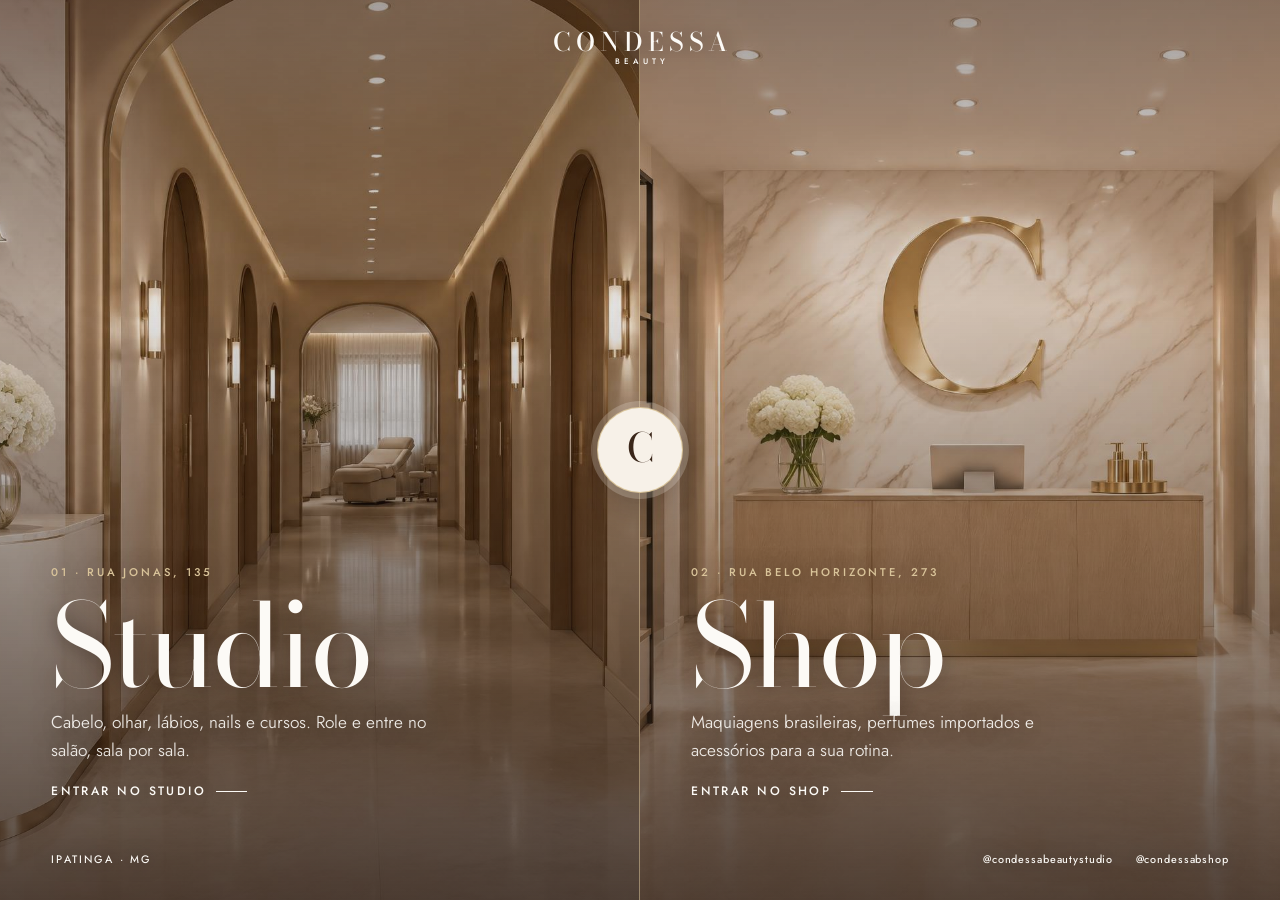
==== site/index.html @ 714a0922 "Site Condessa Beauty: home com abertura, Studio e Shop - Home: abertura com o nome desenhado e porta" ====
<!doctype html>
<html lang="pt-BR">
<head>
  <meta charset="utf-8">
  <meta name="viewport" content="width=device-width, initial-scale=1, viewport-fit=cover">
  <title>Condessa Beauty — Studio &amp; Shop em Ipatinga</title>
  <meta name="description" content="Condessa Beauty: escolha entre o Studio (cabelo, sobrancelhas, lábios, nails e cursos) e o Shop (maquiagens, perfumes e acessórios), em Ipatinga.">
  <meta name="theme-color" content="#f7f1e8">
  <!-- Prévia: fora dos buscadores enquanto preços e textos não forem confirmados. Remova esta linha no lançamento. -->
  <meta name="robots" content="noindex, nofollow">
  <!-- Decide a abertura antes da 1ª pintura: uma vez por sessão, nunca com âncora, aba oculta, movimento reduzido ou ?fx=0. ?intro=1 força. -->
  <script>(function(){var d=document.documentElement;try{var q=new URLSearchParams(location.search);if(q.get("fx")==="0"||matchMedia("(prefers-reduced-motion: reduce)").matches){d.classList.add("no-fx");return}d.classList.add("fx");if(q.get("intro")!=="1"&&(sessionStorage.getItem("condessa-intro")||location.hash||document.hidden))return;d.classList.add("intro-active","intro-trava")}catch(e){}})();</script>
  <link rel="preconnect" href="https://fonts.googleapis.com">
  <link rel="preconnect" href="https://fonts.gstatic.com" crossorigin>
  <link href="https://fonts.googleapis.com/css2?family=Bodoni+Moda:ital,opsz,wght@0,6..96,400..600;1,6..96,400..500&family=Jost:wght@300..600&display=swap" rel="stylesheet">
  <link rel="stylesheet" href="assets/css/base.css?v=5">
  <link rel="stylesheet" href="assets/css/home.css?v=5">
</head>
<body class="home">

  <!-- Abertura: letras desenhadas → assinatura → portas que se abrem para a escolha -->
  <div class="intro" id="intro" aria-hidden="true">
    <div class="intro__porta intro__porta--a"></div>
    <div class="intro__porta intro__porta--b"></div>
    <div class="intro__fresta"></div>
    <div class="intro__marca">
      <svg class="intro__svg" viewBox="0 0 800 260" role="presentation" focusable="false">
        <text class="intro__nome" x="407" y="138" text-anchor="middle"><tspan class="intro__l" style="--i:0">C</tspan><tspan class="intro__l" style="--i:1">O</tspan><tspan class="intro__l" style="--i:2">N</tspan><tspan class="intro__l" style="--i:3">D</tspan><tspan class="intro__l" style="--i:4">E</tspan><tspan class="intro__l" style="--i:5">S</tspan><tspan class="intro__l" style="--i:6">S</tspan><tspan class="intro__l" style="--i:7">A</tspan></text>
        <line class="intro__fio" x1="330" y1="172" x2="470" y2="172" pathLength="1"></line>
        <text class="intro__sub" x="412" y="214" text-anchor="middle">BEAUTY</text>
      </svg>
    </div>
  </div>

  <header class="home-topo">
    <span class="marca" aria-hidden="true">
      <span class="marca__nome">CONDESSA</span>
      <span class="marca__sub">BEAUTY</span>
    </span>
  </header>

  <main class="escolha" id="escolha">
    <h1 class="so-leitor">Condessa Beauty — escolha entre o Studio e o Shop</h1>

    <a class="porta porta--studio" href="studio.html" data-porta>
      <span class="porta__img"><img src="assets/img/cena-recepcao.jpg" alt="" width="2688" height="1520" fetchpriority="high"></span>
      <span class="porta__veu"></span>
      <span class="porta__txt">
        <span class="porta__rot">01 · Rua Jonas, 135</span>
        <span class="porta__titulo">Studio</span>
        <span class="porta__desc">Cabelo, olhar, lábios, nails e cursos. Role e entre no salão, sala por sala.</span>
        <span class="porta__cta">Entrar no Studio</span>
      </span>
    </a>

    <a class="porta porta--shop" href="shop.html" data-porta>
      <span class="porta__img"><img src="assets/img/cena-shop.jpg" alt="" width="2688" height="1520"></span>
      <span class="porta__veu"></span>
      <span class="porta__txt">
        <span class="porta__rot">02 · Rua Belo Horizonte, 273</span>
        <span class="porta__titulo">Shop</span>
        <span class="porta__desc">Maquiagens brasileiras, perfumes importados e acessórios para a sua rotina.</span>
        <span class="porta__cta">Entrar no Shop</span>
      </span>
    </a>

    <span class="selo" aria-hidden="true"><span>C</span></span>
  </main>

  <footer class="home-rodape">
    <span>Ipatinga · MG</span>
    <span class="home-rodape__links">
      <a href="https://www.instagram.com/condessabeautystudio/" target="_blank" rel="noopener">@condessabeautystudio</a>
      <a href="https://www.instagram.com/condessabshop/" target="_blank" rel="noopener">@condessabshop</a>
    </span>
  </footer>

  <script src="assets/js/transicao.js?v=5" defer></script>
  <script src="assets/js/home.js?v=5" defer></script>
</body>
</html>
---- site/assets/css/base.css ----
/* Condessa Beauty — base compartilhada (tokens, tipografia, cabeçalho, botões, rodapé) */

:root {
  --creme: #f7f1e8;
  --marfim: #fcfaf6;
  --areia: #eadfd0;
  --taupe: #b7a48e;
  --moca: #6b4a38;
  --cafe: #3a2619;
  --tinta: #2a1c14;
  --ouro: #b4935a;
  --ouro-claro: #d9c49a;

  --serif: "Bodoni Moda", "Didot", "Bodoni MT", "Playfair Display", Georgia, serif;
  --sans: "Jost", "Avenir Next", "Segoe UI", system-ui, -apple-system, sans-serif;

  --gut: clamp(1.1rem, 4vw, 3.5rem);
  --raio: 18px;
  --topo: 68px;

  --ease: cubic-bezier(0.22, 0.8, 0.2, 1);
  --mola: cubic-bezier(0.34, 1.56, 0.64, 1);
  --sombra: 0 18px 50px -24px rgba(58, 38, 25, 0.45);
}

*,
*::before,
*::after {
  box-sizing: border-box;
}

html {
  -webkit-text-size-adjust: 100%;
  text-size-adjust: 100%;
  scroll-behavior: smooth;
  scroll-padding-top: calc(var(--topo) + 12px);
}

html.no-fx {
  scroll-behavior: auto;
}

/* ---------- Transição entre páginas (fade) ---------- */
/* A cor do html é o que aparece enquanto o body está transparente. */
html {
  background: var(--creme);
}

html.fx body {
  animation: pagina-entra 0.6s ease backwards;
}

/* na home, a abertura já faz a entrada */
html.fx.intro-active body {
  animation: none;
}

@keyframes pagina-entra {
  from {
    opacity: 0;
  }
}

html.pagina-saindo body {
  opacity: 0;
  transition: opacity 0.34s ease;
}

body {
  margin: 0;
  background: var(--creme);
  color: var(--tinta);
  font-family: var(--sans);
  font-size: clamp(1rem, 0.95rem + 0.2vw, 1.0625rem);
  font-weight: 350;
  line-height: 1.6;
  -webkit-font-smoothing: antialiased;
  overflow-x: clip;
}

img,
picture,
svg {
  display: block;
  max-width: 100%;
}

img {
  height: auto;
}

h1,
h2,
h3,
p,
ul,
ol,
figure {
  margin: 0;
}

ul,
ol {
  padding: 0;
  list-style: none;
}

a {
  color: inherit;
  text-decoration: none;
}

button,
input,
select {
  font: inherit;
  color: inherit;
}

button {
  cursor: pointer;
  border: 0;
  background: none;
  padding: 0;
}

:focus-visible {
  outline: 2px solid var(--ouro);
  outline-offset: 3px;
  border-radius: 4px;
}

.so-leitor {
  position: absolute;
  width: 1px;
  height: 1px;
  overflow: hidden;
  clip-path: inset(50%);
  white-space: nowrap;
}

.pular {
  position: fixed;
  left: 12px;
  top: -80px;
  z-index: 200;
  padding: 0.7rem 1rem;
  background: var(--cafe);
  color: var(--marfim);
  border-radius: 10px;
}

.pular:focus {
  top: 12px;
}

/* ---------- Tipografia ---------- */

.titulo {
  font-family: var(--serif);
  font-weight: 400;
  line-height: 1.02;
  letter-spacing: -0.01em;
  text-wrap: balance;
}

.titulo em {
  font-style: italic;
  font-weight: 400;
  color: var(--moca);
}

.sobre {
  font-size: 0.72rem;
  font-weight: 500;
  letter-spacing: 0.28em;
  text-transform: uppercase;
  color: var(--moca);
}

/* ---------- Marca ---------- */

.marca {
  display: inline-flex;
  flex-direction: column;
  align-items: center;
  gap: 0.18em;
  line-height: 1;
  color: inherit;
}

.marca__nome {
  font-family: var(--serif);
  font-size: 1.28rem;
  font-weight: 500;
  letter-spacing: 0.2em;
  margin-right: -0.2em;
}

.marca__sub {
  font-size: 0.5rem;
  font-weight: 500;
  letter-spacing: 0.52em;
  margin-right: -0.52em;
  text-transform: uppercase;
}

/* ---------- Botões e links ---------- */

.botao {
  display: inline-flex;
  align-items: center;
  justify-content: center;
  gap: 0.6em;
  min-height: 48px;
  padding: 0.75rem 1.5rem;
  border-radius: 999px;
  background: var(--cafe);
  color: var(--marfim);
  font-size: 0.82rem;
  font-weight: 500;
  letter-spacing: 0.14em;
  text-transform: uppercase;
  transition: background-color 0.3s, color 0.3s, transform 0.3s var(--ease), box-shadow 0.3s;
}

.botao:hover {
  background: var(--moca);
  transform: translateY(-2px);
  box-shadow: var(--sombra);
}

.botao:active {
  transform: translateY(0) scale(0.98);
}

.botao--claro {
  background: var(--marfim);
  color: var(--cafe);
}

.botao--claro:hover {
  background: #fff;
}

.botao--linha {
  background: transparent;
  color: inherit;
  box-shadow: inset 0 0 0 1px currentColor;
}

.botao--linha:hover {
  background: var(--cafe);
  color: var(--marfim);
  box-shadow: none;
}

.botao--cheio {
  width: 100%;
}

.link-seta {
  display: inline-flex;
  align-items: center;
  gap: 0.55em;
  min-height: 44px;
  font-size: 0.78rem;
  font-weight: 500;
  letter-spacing: 0.16em;
  text-transform: uppercase;
  color: var(--moca);
}

.link-seta::after {
  content: "";
  width: 1.6em;
  height: 1px;
  background: currentColor;
  transform-origin: left;
  transition: transform 0.35s var(--ease);
}

.link-seta:hover::after {
  transform: scaleX(1.7);
}

/* ---------- Cabeçalho ---------- */

.topo {
  position: fixed;
  inset: 0 0 auto 0;
  z-index: 50;
  height: var(--topo);
  display: flex;
  align-items: center;
  justify-content: space-between;
  gap: 1rem;
  padding: 0 var(--gut);
  color: var(--marfim);
  transition: color 0.35s, background-color 0.35s, box-shadow 0.35s;
}

.topo.is-solido,
.topo--claro {
  color: var(--cafe);
  background: rgba(247, 241, 232, 0.94);
  box-shadow: 0 1px 0 rgba(58, 38, 25, 0.08);
}

@supports ((backdrop-filter: blur(1px)) or (-webkit-backdrop-filter: blur(1px))) {
  .topo.is-solido,
  .topo--claro {
    background: rgba(247, 241, 232, 0.78);
    -webkit-backdrop-filter: blur(14px) saturate(1.2);
    backdrop-filter: blur(14px) saturate(1.2);
  }
}

.topo__nav {
  display: none;
  align-items: center;
  gap: clamp(1rem, 2.2vw, 2.2rem);
  font-size: 0.78rem;
  font-weight: 450;
  letter-spacing: 0.16em;
  text-transform: uppercase;
}

.topo__nav a {
  position: relative;
  padding: 0.6rem 0;
}

.topo__nav a::after {
  content: "";
  position: absolute;
  left: 0;
  right: 0;
  bottom: 0.3rem;
  height: 1px;
  background: currentColor;
  transform: scaleX(0);
  transform-origin: right;
  transition: transform 0.35s var(--ease);
}

.topo__nav a:hover::after,
.topo__nav a[aria-current="true"]::after {
  transform: scaleX(1);
  transform-origin: left;
}

.topo__acoes {
  display: flex;
  align-items: center;
  gap: 0.6rem;
}

/* Alternador Studio | Shop */
.troca {
  display: inline-flex;
  padding: 3px;
  border-radius: 999px;
  box-shadow: inset 0 0 0 1px currentColor;
  font-size: 0.68rem;
  font-weight: 500;
  letter-spacing: 0.14em;
  text-transform: uppercase;
}

.troca a,
.troca span {
  display: grid;
  place-items: center;
  min-height: 34px;
  padding: 0 0.85rem;
  border-radius: 999px;
}

.troca [aria-current="page"] {
  background: currentColor;
}

.troca [aria-current="page"] b {
  font-weight: 500;
  color: var(--cafe);
}

.topo.is-solido .troca [aria-current="page"] b,
.topo--claro .troca [aria-current="page"] b {
  color: var(--marfim);
}

.icone-btn {
  position: relative;
  display: grid;
  place-items: center;
  width: 44px;
  height: 44px;
  border-radius: 50%;
  transition: background-color 0.25s;
}

.icone-btn:hover {
  background: rgba(183, 164, 142, 0.25);
}

.icone-btn svg {
  width: 22px;
  height: 22px;
  fill: none;
  stroke: currentColor;
  stroke-width: 1.5;
  stroke-linecap: round;
  stroke-linejoin: round;
}

.topo__cta {
  display: none;
}

/* Telas muito estreitas: marca menor e o alternador mostra só o destino */
@media (max-width: 380px) {
  .topo {
    gap: 0.5rem;
  }

  .topo__acoes {
    gap: 0.25rem;
  }

  .topo .marca__nome {
    font-size: 1.05rem;
    letter-spacing: 0.16em;
    margin-right: -0.16em;
  }

  .topo .marca__sub {
    letter-spacing: 0.36em;
    margin-right: -0.36em;
  }

  .troca {
    font-size: 0.62rem;
  }

  .troca a,
  .troca span {
    padding: 0 0.6rem;
  }
}

@media (max-width: 349px) {
  .troca [aria-current="page"] {
    display: none;
  }
}

@media (min-width: 900px) {
  :root {
    --topo: 78px;
  }

  .topo__nav {
    display: flex;
  }

  .topo__cta {
    display: inline-flex;
    min-height: 42px;
    padding: 0.55rem 1.2rem;
    font-size: 0.72rem;
  }

  .topo__menu-btn {
    display: none;
  }
}

/* ---------- Menu em tela cheia (mobile) ---------- */

.menu {
  position: fixed;
  inset: 0;
  z-index: 60;
  display: flex;
  flex-direction: column;
  padding: 0 var(--gut) calc(1.5rem + env(safe-area-inset-bottom));
  background: var(--creme);
  color: var(--cafe);
  overflow-y: auto;
  visibility: hidden;
  opacity: 0;
  transform: translateY(-12px);
  transition: opacity 0.35s, transform 0.45s var(--ease), visibility 0s 0.45s;
}

.menu.is-aberto {
  visibility: visible;
  opacity: 1;
  transform: none;
  transition: opacity 0.35s, transform 0.45s var(--ease), visibility 0s;
}

.menu__topo {
  display: flex;
  align-items: center;
  justify-content: space-between;
  min-height: var(--topo);
  flex: none;
}

.menu__lista {
  display: grid;
  gap: 0.1rem;
  margin: auto 0;
  padding: 1.5rem 0;
}

.menu__lista a {
  display: flex;
  align-items: baseline;
  gap: 1rem;
  padding: 0.5rem 0;
  font-family: var(--serif);
  font-size: clamp(1.7rem, 7.4vw, 2.6rem);
  line-height: 1.15;
  border-bottom: 1px solid rgba(58, 38, 25, 0.1);
}

.menu__lista small {
  font-family: var(--sans);
  font-size: 0.7rem;
  letter-spacing: 0.2em;
  color: var(--taupe);
  min-width: 2.2em;
}

.menu__pe {
  display: grid;
  gap: 0.7rem;
}

/* ---------- Seções genéricas ---------- */

.secao {
  padding: clamp(4rem, 10vw, 8rem) var(--gut);
}

.secao__miolo {
  max-width: 1200px;
  margin: 0 auto;
}

/* ---------- Rodapé ---------- */

.rodape {
  background: var(--cafe);
  color: var(--areia);
  padding: clamp(3rem, 7vw, 5rem) var(--gut) calc(2rem + env(safe-area-inset-bottom));
}

.rodape__grade {
  max-width: 1200px;
  margin: 0 auto;
  display: grid;
  gap: 2.5rem;
  grid-template-columns: repeat(auto-fit, minmax(min(100%, 220px), 1fr));
}

.rodape .marca {
  align-items: flex-start;
  color: var(--marfim);
}

.rodape h3 {
  font-size: 0.7rem;
  font-weight: 500;
  letter-spacing: 0.26em;
  text-transform: uppercase;
  color: var(--ouro-claro);
  margin-bottom: 0.9rem;
}

.rodape li + li {
  margin-top: 0.35rem;
}

.rodape a:hover {
  color: #fff;
  text-decoration: underline;
  text-underline-offset: 4px;
}

.rodape__fim {
  max-width: 1200px;
  margin: 2.5rem auto 0;
  padding-top: 1.4rem;
  border-top: 1px solid rgba(234, 223, 208, 0.18);
  font-size: 0.8rem;
  color: var(--taupe);
}

/* ---------- Revelar ao rolar (armado só pelo JS) ---------- */

.revelar-armado [data-revelar] {
  opacity: 0;
  transform: translateY(26px);
  transition: opacity 0.8s var(--ease), transform 0.9s var(--ease);
  transition-delay: var(--atraso, 0s);
}

.revelar-armado [data-revelar].is-visivel {
  opacity: 1;
  transform: none;
}

/* ---------- Movimento reduzido / modo estático (?fx=0) ---------- */

html.no-fx *,
html.no-fx *::before,
html.no-fx *::after {
  animation-duration: 0.001ms !important;
  animation-delay: 0s !important;
  animation-iteration-count: 1 !important;
  transition-duration: 0.001ms !important;
  transition-delay: 0s !important;
}
---- site/assets/css/home.css ----
/* Home: abertura + escolha Studio | Shop */

html {
  --subida: 0.12s; /* quando o conteúdo da home entra; a abertura atrasa esse valor */
}

html.intro-active {
  --subida: 2.62s;
}

html.intro-trava {
  overflow: hidden;
}

body.home {
  background: var(--cafe);
  min-height: 100vh;
  min-height: 100dvh;
}

/* ===================== Abertura ===================== */
/*
  Roteiro (s)            início  duração
  letras: traço          0.25+i×0.07  0.85
  letras: preenchimento  0.95+i×0.07  0.50
  fio                    1.35    0.55
  BEAUTY                 1.60    0.60
  fresta                 2.05    0.42
  assinatura sai         2.45    0.35
  portas abrem           2.50    0.78   → fim 3.28
  trava de segurança JS  4.00 · failsafe só CSS 4.60
*/

.intro {
  display: none;
}

html.intro-active .intro {
  display: block;
  position: fixed;
  inset: 0;
  z-index: 100;
  animation: intro-failsafe 0.5s 4.6s both;
}

@keyframes intro-failsafe {
  to {
    opacity: 0;
    visibility: hidden;
  }
}

.intro__porta {
  position: absolute;
  top: 0;
  bottom: 0;
  width: 50.2%;
  background: var(--creme);
  transition: transform 0.78s cubic-bezier(0.72, 0, 0.18, 1);
  will-change: transform;
}

.intro__porta--a {
  left: 0;
}

.intro__porta--b {
  right: 0;
}

.intro__fresta {
  position: absolute;
  left: 50%;
  top: 0;
  bottom: 0;
  width: 1px;
  background: var(--ouro);
  transform: scaleY(0);
  opacity: 0.9;
}

.intro__marca {
  position: absolute;
  inset: 0;
  display: grid;
  place-items: center;
  transition: opacity 0.35s ease, transform 0.5s var(--ease);
}

.intro__svg {
  width: min(80vw, 620px);
  height: auto;
  overflow: visible;
}

.intro__nome {
  font-family: var(--serif);
  font-size: 92px;
  font-weight: 500;
  letter-spacing: 14px;
}

.intro__l {
  --d: calc(0.25s + var(--i) * 0.07s);
  fill: var(--cafe);
  fill-opacity: 0;
  stroke: var(--moca);
  stroke-width: 1.4;
  stroke-dasharray: 560;
  stroke-dashoffset: 560;
}

.intro__fio {
  stroke: var(--ouro);
  stroke-width: 1.4;
  stroke-dasharray: 1;
  stroke-dashoffset: 1;
}

.intro__sub {
  font-family: var(--sans);
  font-size: 22px;
  font-weight: 500;
  letter-spacing: 24px;
  fill: var(--moca);
  opacity: 0;
}

/* Traço nunca abaixo de 1 px de tela: o SVG encolhe em telas estreitas */
@media (max-width: 640px) {
  .intro__l,
  .intro__fio {
    stroke-width: 2.8;
  }
}

.intro.is-playing .intro__l {
  animation:
    intro-traco 0.85s var(--d) cubic-bezier(0.6, 0, 0.2, 1) forwards,
    intro-cor 0.5s calc(var(--d) + 0.7s) ease-out forwards;
}

.intro.is-playing .intro__fio {
  animation: intro-traco 0.55s 1.35s var(--ease) forwards;
}

.intro.is-playing .intro__sub {
  animation: intro-sub 0.6s 1.6s var(--ease) forwards;
}

.intro.is-playing .intro__fresta {
  animation: intro-fresta 0.42s 2.05s cubic-bezier(0.6, 0, 0.2, 1) forwards;
}

@keyframes intro-traco {
  to {
    stroke-dashoffset: 0;
  }
}

@keyframes intro-cor {
  to {
    fill-opacity: 1;
    stroke-opacity: 0;
  }
}

@keyframes intro-sub {
  from {
    opacity: 0;
    letter-spacing: 34px;
  }
  to {
    opacity: 1;
    letter-spacing: 24px;
  }
}

@keyframes intro-fresta {
  to {
    transform: scaleY(1);
  }
}

/* Saída natural: assinatura dissolve e as portas abrem */
.intro.is-saindo {
  pointer-events: none;
}

.intro.is-saindo .intro__marca {
  opacity: 0;
  transform: scale(1.04);
}

.intro.is-saindo .intro__fresta {
  opacity: 0;
  transition: opacity 0.3s;
}

.intro.is-saindo .intro__porta--a {
  transform: translateX(-101%);
}

.intro.is-saindo .intro__porta--b {
  transform: translateX(101%);
}

/* Em retrato a home empilha: as portas abrem para cima e para baixo */
@media (orientation: portrait) {
  .intro__porta {
    left: 0;
    right: 0;
    width: auto;
    height: 50.2%;
  }

  .intro__porta--a {
    top: 0;
    bottom: auto;
  }

  .intro__porta--b {
    top: auto;
    bottom: 0;
  }

  .intro__fresta {
    left: 0;
    right: 0;
    top: 50%;
    bottom: auto;
    width: auto;
    height: 1px;
    transform: scaleX(0);
  }

  .intro.is-saindo .intro__porta--a {
    transform: translateY(-101%);
  }

  .intro.is-saindo .intro__porta--b {
    transform: translateY(101%);
  }
}

/* ===================== Topo e rodapé sobre as imagens ===================== */

.home-topo,
.home-rodape {
  position: fixed;
  left: 0;
  right: 0;
  z-index: 5;
  color: var(--marfim);
  pointer-events: none;
  text-shadow: 0 1px 18px rgba(42, 28, 20, 0.5);
}

.home-topo {
  top: 0;
  display: grid;
  place-items: center;
  padding: clamp(1rem, 3.2vh, 2rem) var(--gut) 0;
}

.home-topo .marca__nome {
  font-size: clamp(1.15rem, 0.9rem + 1vw, 1.6rem);
}

.home-rodape {
  bottom: 0;
  display: flex;
  justify-content: space-between;
  align-items: center;
  gap: 1rem;
  padding: 0 var(--gut) calc(clamp(0.8rem, 2.4vh, 1.4rem) + env(safe-area-inset-bottom));
  font-size: 0.68rem;
  font-weight: 450;
  letter-spacing: 0.2em;
  text-transform: uppercase;
}

.home-rodape__links {
  display: flex;
  gap: 1.4rem;
  pointer-events: auto;
}

.home-rodape a {
  padding: 0.6rem 0;
  text-transform: none;
  letter-spacing: 0.08em;
}

.home-rodape a:hover {
  text-decoration: underline;
  text-underline-offset: 4px;
}

/* ===================== Escolha ===================== */

.escolha {
  position: relative;
  display: flex;
  height: 100vh;
  height: 100dvh;
  min-height: 420px;
  overflow: hidden;
  --mx: 0;
  --my: 0;
  --div: 50%; /* posição da divisa entre as portas; o selo usa o mesmo valor */
}

.porta {
  position: relative;
  flex: 1 1 0;
  min-width: 0;
  min-height: 0;
  display: flex;
  align-items: flex-end;
  overflow: hidden;
  color: var(--marfim);
  isolation: isolate;
}

/* A divisa é o tamanho da porta do Studio; a do Shop ocupa o resto.
   Mesma duração e curva do selo, em %, para os dois andarem juntos. */
.porta--studio {
  flex: 0 0 var(--div);
  transition: flex-basis 0.8s var(--ease);
}

.porta + .porta {
  box-shadow: -1px 0 0 rgba(217, 196, 154, 0.55);
}

.porta__img {
  position: absolute;
  inset: -3%;
  z-index: -2;
}

.porta__img img {
  width: 100%;
  height: 100%;
  object-fit: cover;
  transform: scale(1.06) translate3d(calc(var(--mx) * -14px), calc(var(--my) * -10px), 0);
  transition: transform 1.2s var(--ease), filter 0.8s;
  will-change: transform;
}

.porta--shop .porta__img img {
  object-position: 50% 60%;
}

.porta__veu {
  position: absolute;
  inset: 0;
  z-index: -1;
  background: linear-gradient(180deg, rgba(42, 28, 20, 0.42) 0%, rgba(42, 28, 20, 0.12) 34%, rgba(42, 28, 20, 0.78) 100%);
  transition: opacity 0.6s;
}

.porta__txt {
  display: grid;
  gap: clamp(0.4rem, 1.2vh, 0.9rem);
  width: 100%;
  max-width: 34rem;
  padding: 0 var(--gut) clamp(4.2rem, 11vh, 7rem);
  text-shadow: 0 1px 22px rgba(42, 28, 20, 0.55);
}

.porta__txt > * {
  animation: home-sobe 0.9s var(--ease) backwards;
  animation-delay: calc(var(--subida) + var(--n, 0) * 0.08s);
}

.porta--shop .porta__txt > * {
  animation-delay: calc(var(--subida) + 0.14s + var(--n, 0) * 0.08s);
}

.porta__rot {
  --n: 0;
  font-size: 0.7rem;
  font-weight: 500;
  letter-spacing: 0.26em;
  text-transform: uppercase;
  color: var(--ouro-claro);
}

.porta__titulo {
  --n: 1;
  font-family: var(--serif);
  font-size: clamp(3.2rem, 2rem + 6.5vw, 7.5rem);
  line-height: 0.92;
  letter-spacing: -0.02em;
}

.porta__desc {
  --n: 2;
  max-width: 26rem;
  font-size: clamp(0.92rem, 0.86rem + 0.3vw, 1.08rem);
  color: rgba(252, 250, 246, 0.9);
}

.porta__cta {
  --n: 3;
  display: inline-flex;
  align-items: center;
  gap: 0.8em;
  margin-top: 0.4rem;
  font-size: 0.76rem;
  font-weight: 500;
  letter-spacing: 0.2em;
  text-transform: uppercase;
}

.porta__cta::after {
  content: "";
  width: 2.6em;
  height: 1px;
  background: currentColor;
  transform-origin: left;
  transition: transform 0.5s var(--ease);
}

@keyframes home-sobe {
  from {
    opacity: 0;
    transform: translateY(28px);
  }
}

/* Selo central */
.selo {
  position: absolute;
  left: var(--div);
  top: 50%;
  z-index: 4;
  width: clamp(58px, 7vw, 84px);
  aspect-ratio: 1;
  margin: calc(clamp(58px, 7vw, 84px) / -2) 0 0 calc(clamp(58px, 7vw, 84px) / -2);
  display: grid;
  place-items: center;
  border-radius: 50%;
  background: var(--creme);
  color: var(--cafe);
  box-shadow: 0 0 0 1px var(--ouro-claro), 0 0 0 7px rgba(247, 241, 232, 0.22), 0 14px 40px -12px rgba(42, 28, 20, 0.6);
  pointer-events: none;
  animation: home-selo 0.8s var(--mola) backwards;
  animation-delay: calc(var(--subida) + 0.3s);
  transition: opacity 0.4s, left 0.8s var(--ease), top 0.8s var(--ease);
}

.selo span {
  font-family: var(--serif);
  font-size: clamp(1.7rem, 3.4vw, 2.5rem);
  line-height: 1;
  transform: translateY(-0.04em);
}

@keyframes home-selo {
  from {
    opacity: 0;
    transform: scale(0.4);
  }
}

/* Reação ao ponteiro (só onde existe hover de verdade) */
@media (hover: hover) and (pointer: fine) {
  .escolha:has(.porta--studio:hover),
  .escolha:has(.porta--studio:focus-visible) {
    --div: 60.8%;
  }

  .escolha:has(.porta--shop:hover),
  .escolha:has(.porta--shop:focus-visible) {
    --div: 39.2%;
  }

  .escolha:hover .porta:not(:hover) .porta__img img {
    filter: saturate(0.75) brightness(0.86);
  }

  .porta:hover .porta__img img {
    transform: scale(1.12) translate3d(calc(var(--mx) * -14px), calc(var(--my) * -10px), 0);
  }

  .porta:hover .porta__cta::after {
    transform: scaleX(1.8);
  }
}

.porta:focus-visible {
  outline-offset: -6px;
}

/* Entrando: a porta escolhida ocupa tudo antes de navegar */
.escolha.is-saindo .porta--studio {
  transition-duration: 0.62s;
}

.escolha.is-saindo:has(.porta--studio.is-escolhida) {
  --div: 100%;
}

.escolha.is-saindo:has(.porta--shop.is-escolhida) {
  --div: 0%;
}

.escolha.is-saindo .porta__txt,
.escolha.is-saindo .selo {
  opacity: 0;
  transition: opacity 0.3s;
}

.escolha.is-saindo .porta.is-escolhida .porta__veu {
  opacity: 0.35;
}

/* Retrato: empilha */
@media (orientation: portrait) {
  .escolha {
    flex-direction: column;
    min-height: 520px;
  }

  .porta + .porta {
    box-shadow: 0 -1px 0 rgba(217, 196, 154, 0.55);
  }

  /* empilhado: a divisa é horizontal, então o selo acompanha na vertical */
  .selo {
    left: 50%;
    top: var(--div);
  }

  .porta__txt {
    padding-bottom: clamp(1.4rem, 4vh, 2.6rem);
  }

  .porta--studio .porta__txt {
    padding-bottom: clamp(2.6rem, 6.5vh, 4rem);
  }

  .porta--shop .porta__txt {
    padding-bottom: calc(clamp(3.4rem, 8vh, 4.6rem) + env(safe-area-inset-bottom));
  }

  .porta__titulo {
    font-size: clamp(2.9rem, 13vw, 5rem);
  }

  .porta__veu {
    background: linear-gradient(180deg, rgba(42, 28, 20, 0.36) 0%, rgba(42, 28, 20, 0.16) 30%, rgba(42, 28, 20, 0.8) 100%);
  }

  .home-rodape > span:first-child {
    display: none;
  }

  .home-rodape {
    justify-content: center;
  }
}

/* Paisagem baixa (celular deitado) */
@media (orientation: landscape) and (max-height: 520px) {
  .porta__txt {
    padding-bottom: 3rem;
    gap: 0.3rem;
  }

  .porta__titulo {
    font-size: clamp(2.4rem, 13vh, 4rem);
  }

  .porta__desc {
    display: none;
  }
}
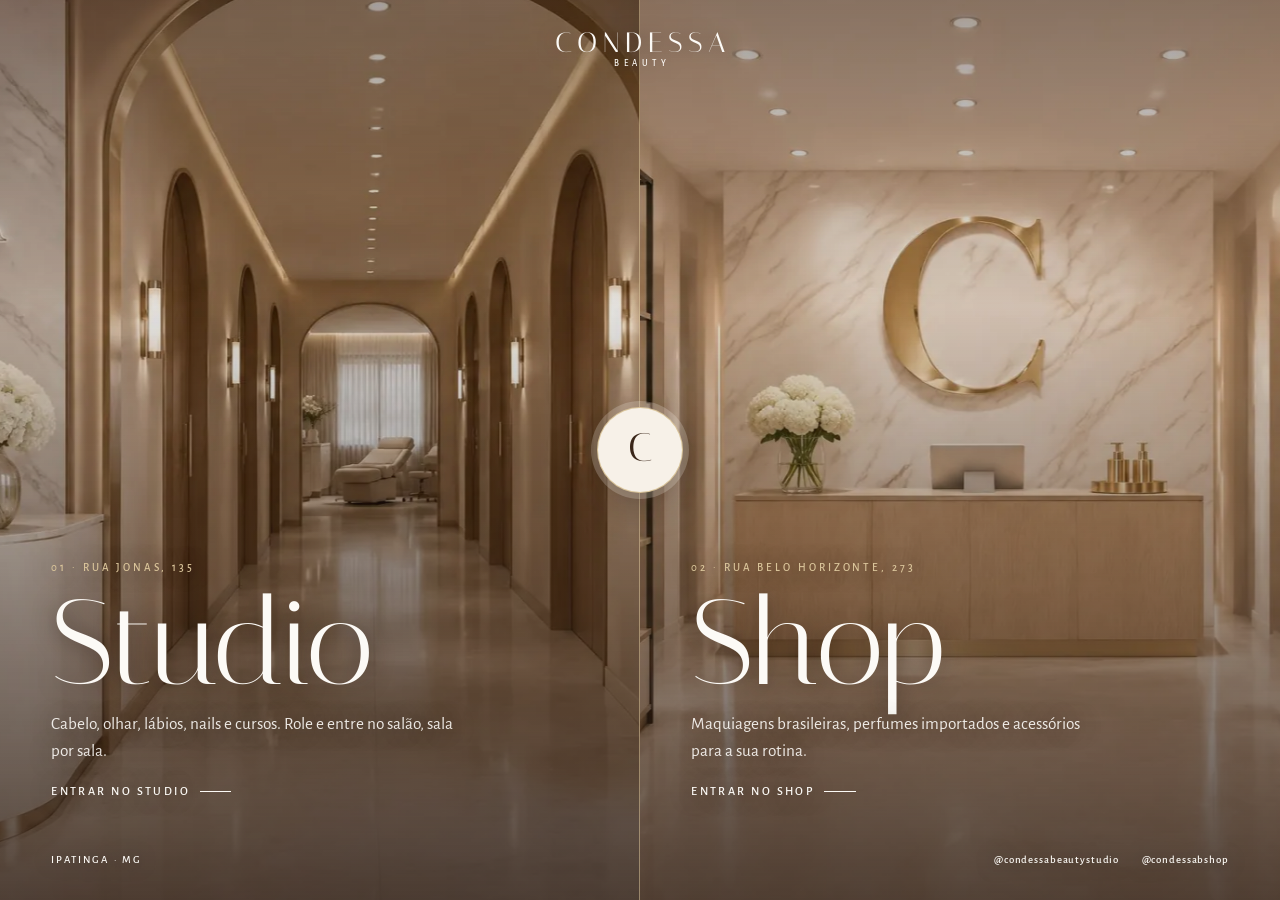
==== commit e7f047a7: "Studio mais leve na rolagem, entrada sem recepção e fontes novas - Rolagem: posições das seções em c" ====
--- a/site/index.html
+++ b/site/index.html
@@ -10,11 +10,10 @@
   <meta name="robots" content="noindex, nofollow">
   <!-- Decide a abertura antes da 1ª pintura: uma vez por sessão, nunca com âncora, aba oculta, movimento reduzido ou ?fx=0. ?intro=1 força. -->
   <script>(function(){var d=document.documentElement;try{var q=new URLSearchParams(location.search);if(q.get("fx")==="0"||matchMedia("(prefers-reduced-motion: reduce)").matches){d.classList.add("no-fx");return}d.classList.add("fx");if(q.get("intro")!=="1"&&(sessionStorage.getItem("condessa-intro")||location.hash||document.hidden))return;d.classList.add("intro-active","intro-trava")}catch(e){}})();</script>
-  <link rel="preconnect" href="https://fonts.googleapis.com">
-  <link rel="preconnect" href="https://fonts.gstatic.com" crossorigin>
-  <link href="https://fonts.googleapis.com/css2?family=Bodoni+Moda:ital,opsz,wght@0,6..96,400..600;1,6..96,400..500&family=Jost:wght@300..600&display=swap" rel="stylesheet">
-  <link rel="stylesheet" href="assets/css/base.css?v=5">
-  <link rel="stylesheet" href="assets/css/home.css?v=5">
+  <link rel="preload" href="assets/fonts/italiana-400.woff2" as="font" type="font/woff2" crossorigin>
+  <link rel="preload" href="assets/fonts/alegreya-sans-400.woff2" as="font" type="font/woff2" crossorigin>
+  <link rel="stylesheet" href="assets/css/base.css?v=7">
+  <link rel="stylesheet" href="assets/css/home.css?v=7">
 </head>
 <body class="home">
 
@@ -43,7 +42,7 @@
     <h1 class="so-leitor">Condessa Beauty — escolha entre o Studio e o Shop</h1>
 
     <a class="porta porta--studio" href="studio.html" data-porta>
-      <span class="porta__img"><img src="assets/img/cena-recepcao.jpg" alt="" width="2688" height="1520" fetchpriority="high"></span>
+      <span class="porta__img"><img src="assets/img/cena-recepcao.webp" alt="" width="1920" height="1086" fetchpriority="high"></span>
       <span class="porta__veu"></span>
       <span class="porta__txt">
         <span class="porta__rot">01 · Rua Jonas, 135</span>
@@ -54,7 +53,7 @@
     </a>
 
     <a class="porta porta--shop" href="shop.html" data-porta>
-      <span class="porta__img"><img src="assets/img/cena-shop.jpg" alt="" width="2688" height="1520"></span>
+      <span class="porta__img"><img src="assets/img/cena-shop.webp" alt="" width="1920" height="1086"></span>
       <span class="porta__veu"></span>
       <span class="porta__txt">
         <span class="porta__rot">02 · Rua Belo Horizonte, 273</span>
@@ -75,7 +74,7 @@
     </span>
   </footer>
 
-  <script src="assets/js/transicao.js?v=5" defer></script>
-  <script src="assets/js/home.js?v=5" defer></script>
+  <script src="assets/js/transicao.js?v=7" defer></script>
+  <script src="assets/js/home.js?v=7" defer></script>
 </body>
 </html>
--- a/site/assets/css/base.css
+++ b/site/assets/css/base.css
@@ -1,4 +1,38 @@
 /* Condessa Beauty — base compartilhada (tokens, tipografia, cabeçalho, botões, rodapé) */
+
+/* Fontes hospedadas no próprio site (subconjunto latin, licença OFL):
+   Italiana = títulos grandes e marca · Bellefair = títulos pequenos e valores · Alegreya Sans = texto */
+@font-face {
+  font-family: "Italiana";
+  src: url("../fonts/italiana-400.woff2") format("woff2");
+  font-weight: 400;
+  font-style: normal;
+  font-display: swap;
+}
+
+@font-face {
+  font-family: "Bellefair";
+  src: url("../fonts/bellefair-400.woff2") format("woff2");
+  font-weight: 400;
+  font-style: normal;
+  font-display: swap;
+}
+
+@font-face {
+  font-family: "Alegreya Sans";
+  src: url("../fonts/alegreya-sans-400.woff2") format("woff2");
+  font-weight: 400;
+  font-style: normal;
+  font-display: swap;
+}
+
+@font-face {
+  font-family: "Alegreya Sans";
+  src: url("../fonts/alegreya-sans-500.woff2") format("woff2");
+  font-weight: 500;
+  font-style: normal;
+  font-display: swap;
+}
 
 :root {
   --creme: #f7f1e8;
@@ -11,8 +45,9 @@
   --ouro: #b4935a;
   --ouro-claro: #d9c49a;
 
-  --serif: "Bodoni Moda", "Didot", "Bodoni MT", "Playfair Display", Georgia, serif;
-  --sans: "Jost", "Avenir Next", "Segoe UI", system-ui, -apple-system, sans-serif;
+  --serif: "Italiana", "Bellefair", "Didot", "Times New Roman", serif;
+  --serif-texto: "Bellefair", "Italiana", Georgia, "Times New Roman", serif;
+  --sans: "Alegreya Sans", "Segoe UI", system-ui, -apple-system, sans-serif;
 
   --gut: clamp(1.1rem, 4vw, 3.5rem);
   --raio: 18px;
@@ -71,9 +106,10 @@
   background: var(--creme);
   color: var(--tinta);
   font-family: var(--sans);
-  font-size: clamp(1rem, 0.95rem + 0.2vw, 1.0625rem);
-  font-weight: 350;
-  line-height: 1.6;
+  font-size: clamp(1.06rem, 1rem + 0.25vw, 1.16rem);
+  font-weight: 400;
+  font-synthesis: none; /* sem negrito ou itálico falsos: as famílias não têm esses cortes */
+  line-height: 1.55;
   -webkit-font-smoothing: antialiased;
   overflow-x: clip;
 }
@@ -159,19 +195,20 @@
 .titulo {
   font-family: var(--serif);
   font-weight: 400;
-  line-height: 1.02;
-  letter-spacing: -0.01em;
+  line-height: 1.04;
+  letter-spacing: 0;
   text-wrap: balance;
 }
 
+/* destaque só pela cor: as fontes de título não têm itálico */
 .titulo em {
-  font-style: italic;
+  font-style: normal;
   font-weight: 400;
   color: var(--moca);
 }
 
 .sobre {
-  font-size: 0.72rem;
+  font-size: 0.76rem;
   font-weight: 500;
   letter-spacing: 0.28em;
   text-transform: uppercase;
@@ -191,17 +228,17 @@
 
 .marca__nome {
   font-family: var(--serif);
-  font-size: 1.28rem;
-  font-weight: 500;
+  font-size: 1.42rem;
+  font-weight: 400;
   letter-spacing: 0.2em;
   margin-right: -0.2em;
 }
 
 .marca__sub {
-  font-size: 0.5rem;
-  font-weight: 500;
-  letter-spacing: 0.52em;
-  margin-right: -0.52em;
+  font-size: 0.56rem;
+  font-weight: 500;
+  letter-spacing: 0.5em;
+  margin-right: -0.5em;
   text-transform: uppercase;
 }
 
@@ -303,17 +340,8 @@
 .topo.is-solido,
 .topo--claro {
   color: var(--cafe);
-  background: rgba(247, 241, 232, 0.94);
+  background: rgba(247, 241, 232, 0.97);
   box-shadow: 0 1px 0 rgba(58, 38, 25, 0.08);
-}
-
-@supports ((backdrop-filter: blur(1px)) or (-webkit-backdrop-filter: blur(1px))) {
-  .topo.is-solido,
-  .topo--claro {
-    background: rgba(247, 241, 232, 0.78);
-    -webkit-backdrop-filter: blur(14px) saturate(1.2);
-    backdrop-filter: blur(14px) saturate(1.2);
-  }
 }
 
 .topo__nav {
@@ -430,7 +458,7 @@
   }
 
   .topo .marca__nome {
-    font-size: 1.05rem;
+    font-size: 1.14rem;
     letter-spacing: 0.16em;
     margin-right: -0.16em;
   }
--- a/site/assets/css/home.css
+++ b/site/assets/css/home.css
@@ -95,9 +95,9 @@
 
 .intro__nome {
   font-family: var(--serif);
-  font-size: 92px;
-  font-weight: 500;
-  letter-spacing: 14px;
+  font-size: 96px;
+  font-weight: 400;
+  letter-spacing: 16px;
 }
 
 .intro__l {
@@ -264,7 +264,7 @@
 }
 
 .home-topo .marca__nome {
-  font-size: clamp(1.15rem, 0.9rem + 1vw, 1.6rem);
+  font-size: clamp(1.25rem, 1rem + 1vw, 1.75rem);
 }
 
 .home-rodape {
@@ -353,6 +353,17 @@
   object-position: 50% 60%;
 }
 
+/* Em paisagem a foto tem o tamanho do palco inteiro e fica centrada na porta:
+   o hover e o entrar só mudam o recorte, sem redimensionar a imagem a cada quadro. */
+@media (orientation: landscape) {
+  .porta__img {
+    inset: -3% auto auto 50%;
+    width: 106vw;
+    height: 106%;
+    margin-left: -53vw;
+  }
+}
+
 .porta__veu {
   position: absolute;
   inset: 0;
@@ -391,9 +402,9 @@
 .porta__titulo {
   --n: 1;
   font-family: var(--serif);
-  font-size: clamp(3.2rem, 2rem + 6.5vw, 7.5rem);
-  line-height: 0.92;
-  letter-spacing: -0.02em;
+  font-size: clamp(3.4rem, 2.1rem + 6.8vw, 7.8rem);
+  line-height: 0.94;
+  letter-spacing: 0;
 }
 
 .porta__desc {
